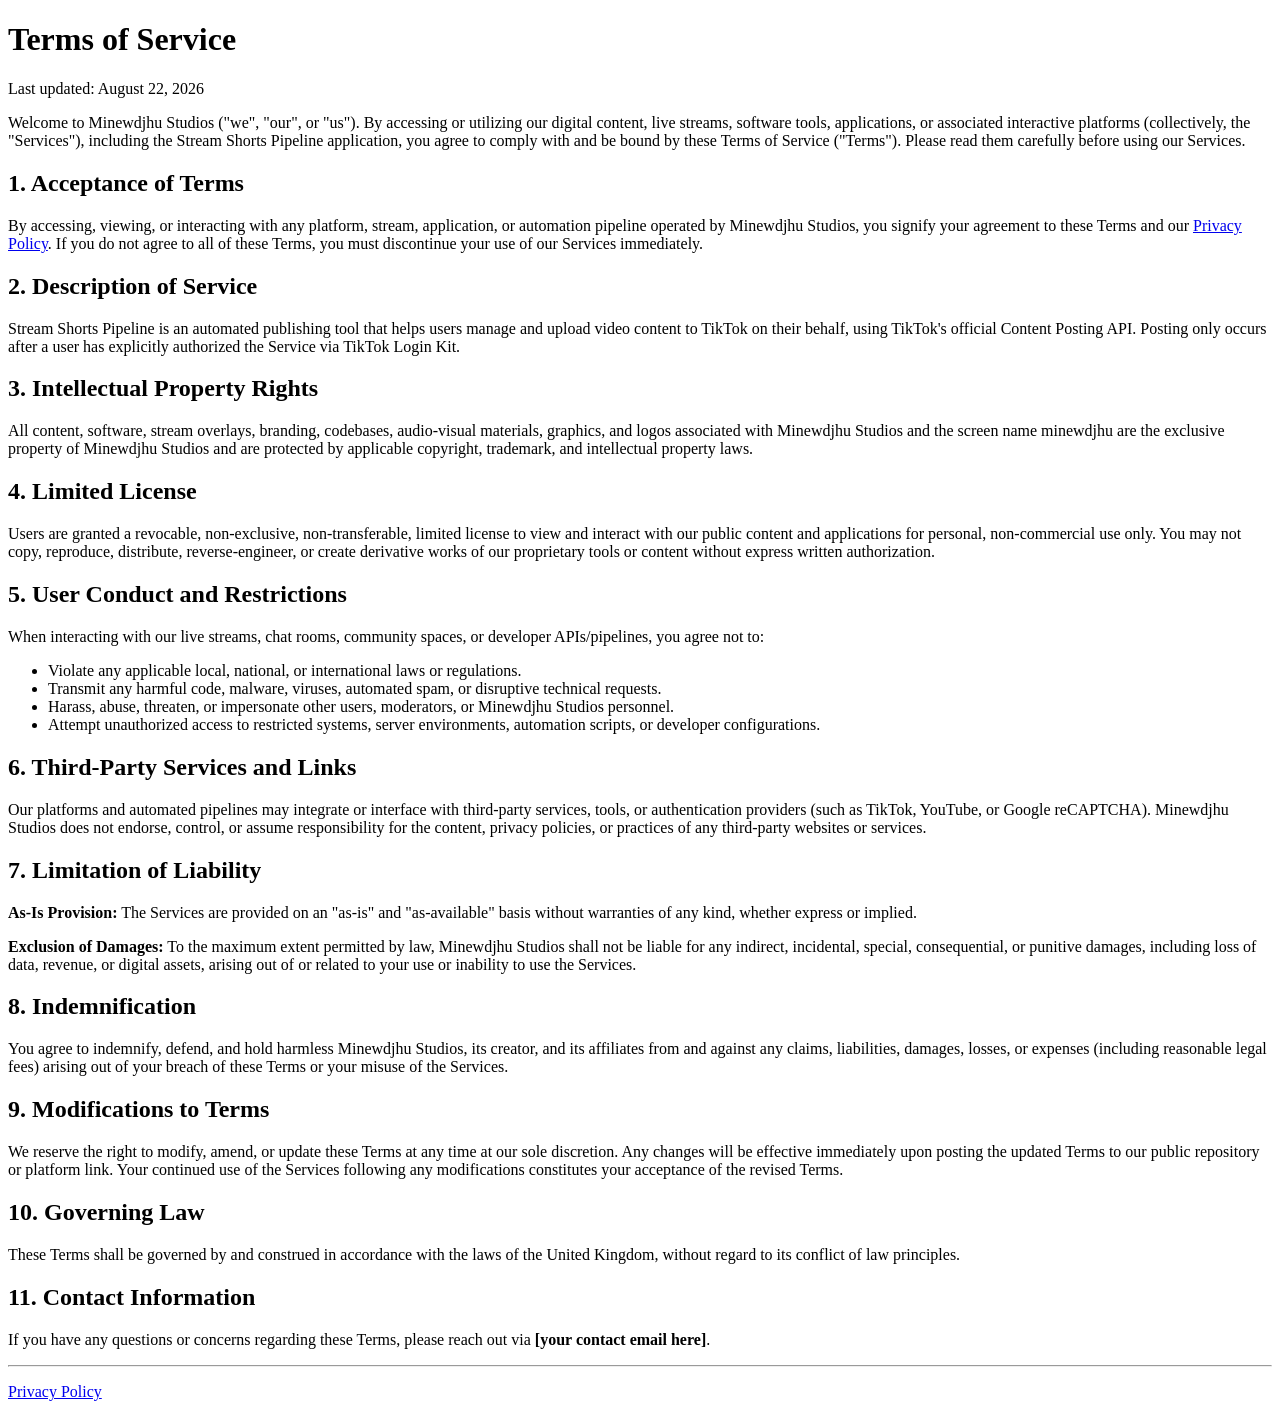
==== terms.html @ 2d5c3291 "Add files via upload" ====
<!DOCTYPE html>
<html lang="en">
<head>
<meta charset="UTF-8">
<title>Terms of Service - Minewdjhu Studios</title>
</head>
<body>

<h1>Terms of Service</h1>
<p>Last updated: August 22, 2026</p>

<p>Welcome to Minewdjhu Studios ("we", "our", or "us"). By accessing or
utilizing our digital content, live streams, software tools,
applications, or associated interactive platforms (collectively, the
"Services"), including the Stream Shorts Pipeline application, you agree
to comply with and be bound by these Terms of Service ("Terms"). Please
read them carefully before using our Services.</p>

<h2>1. Acceptance of Terms</h2>
<p>By accessing, viewing, or interacting with any platform, stream,
application, or automation pipeline operated by Minewdjhu Studios, you
signify your agreement to these Terms and our
<a href="/privacy-policy/">Privacy Policy</a>. If you do not agree to
all of these Terms, you must discontinue your use of our Services
immediately.</p>

<h2>2. Description of Service</h2>
<p>Stream Shorts Pipeline is an automated publishing tool that helps
users manage and upload video content to TikTok on their behalf, using
TikTok's official Content Posting API. Posting only occurs after a user
has explicitly authorized the Service via TikTok Login Kit.</p>

<h2>3. Intellectual Property Rights</h2>
<p>All content, software, stream overlays, branding, codebases,
audio-visual materials, graphics, and logos associated with Minewdjhu
Studios and the screen name minewdjhu are the exclusive property of
Minewdjhu Studios and are protected by applicable copyright, trademark,
and intellectual property laws.</p>

<h2>4. Limited License</h2>
<p>Users are granted a revocable, non-exclusive, non-transferable,
limited license to view and interact with our public content and
applications for personal, non-commercial use only. You may not copy,
reproduce, distribute, reverse-engineer, or create derivative works of
our proprietary tools or content without express written authorization.</p>

<h2>5. User Conduct and Restrictions</h2>
<p>When interacting with our live streams, chat rooms, community spaces,
or developer APIs/pipelines, you agree not to:</p>
<ul>
  <li>Violate any applicable local, national, or international laws or
  regulations.</li>
  <li>Transmit any harmful code, malware, viruses, automated spam, or
  disruptive technical requests.</li>
  <li>Harass, abuse, threaten, or impersonate other users, moderators,
  or Minewdjhu Studios personnel.</li>
  <li>Attempt unauthorized access to restricted systems, server
  environments, automation scripts, or developer configurations.</li>
</ul>

<h2>6. Third-Party Services and Links</h2>
<p>Our platforms and automated pipelines may integrate or interface with
third-party services, tools, or authentication providers (such as
TikTok, YouTube, or Google reCAPTCHA). Minewdjhu Studios does not
endorse, control, or assume responsibility for the content, privacy
policies, or practices of any third-party websites or services.</p>

<h2>7. Limitation of Liability</h2>
<p><strong>As-Is Provision:</strong> The Services are provided on an
"as-is" and "as-available" basis without warranties of any kind, whether
express or implied.</p>
<p><strong>Exclusion of Damages:</strong> To the maximum extent permitted
by law, Minewdjhu Studios shall not be liable for any indirect,
incidental, special, consequential, or punitive damages, including loss
of data, revenue, or digital assets, arising out of or related to your
use or inability to use the Services.</p>

<h2>8. Indemnification</h2>
<p>You agree to indemnify, defend, and hold harmless Minewdjhu Studios,
its creator, and its affiliates from and against any claims, liabilities,
damages, losses, or expenses (including reasonable legal fees) arising
out of your breach of these Terms or your misuse of the Services.</p>

<h2>9. Modifications to Terms</h2>
<p>We reserve the right to modify, amend, or update these Terms at any
time at our sole discretion. Any changes will be effective immediately
upon posting the updated Terms to our public repository or platform
link. Your continued use of the Services following any modifications
constitutes your acceptance of the revised Terms.</p>

<h2>10. Governing Law</h2>
<p>These Terms shall be governed by and construed in accordance with the
laws of the United Kingdom, without regard to its conflict of law
principles.</p>

<h2>11. Contact Information</h2>
<p>If you have any questions or concerns regarding these Terms, please
reach out via <strong>[your contact email here]</strong>.</p>

<hr>
<p><a href="/privacy-policy/">Privacy Policy</a></p>

</body>
</html>
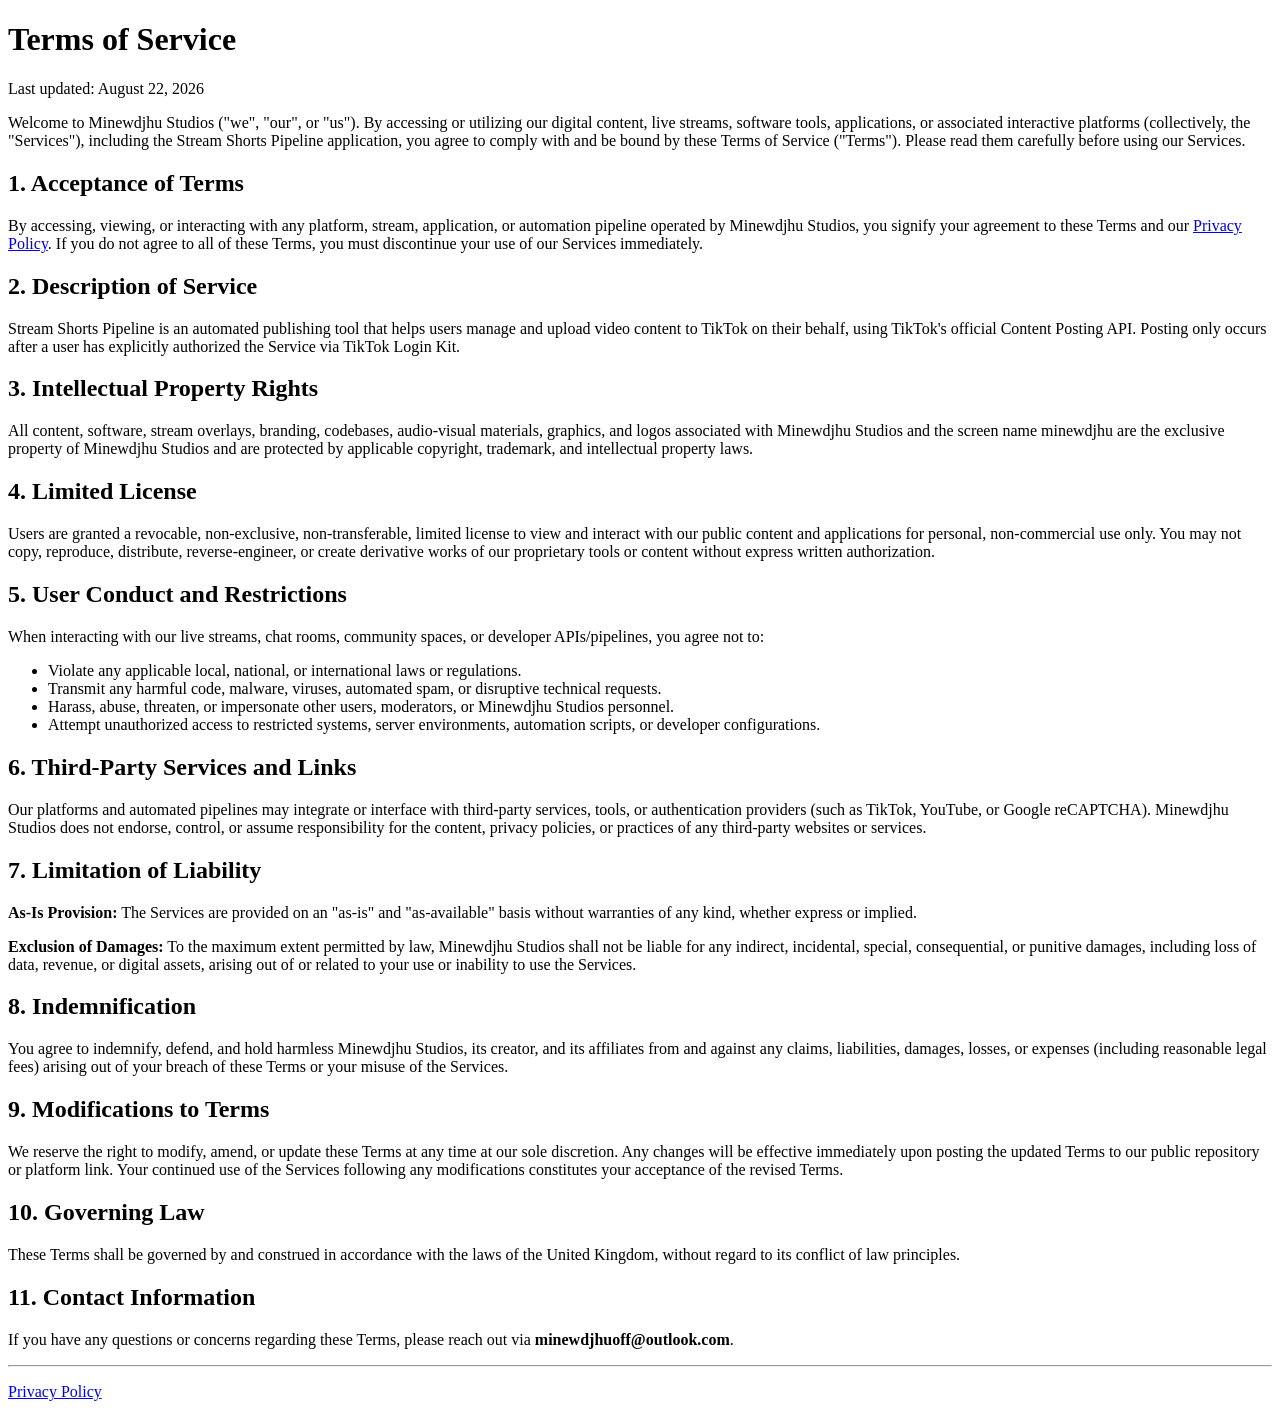
==== commit 61c8bf79: "Update terms.html" ====
--- a/terms.html
+++ b/terms.html
@@ -95,7 +95,7 @@
 
 <h2>11. Contact Information</h2>
 <p>If you have any questions or concerns regarding these Terms, please
-reach out via <strong>[your contact email here]</strong>.</p>
+reach out via <strong>minewdjhuoff@outlook.com</strong>.</p>
 
 <hr>
 <p><a href="/privacy-policy/">Privacy Policy</a></p>
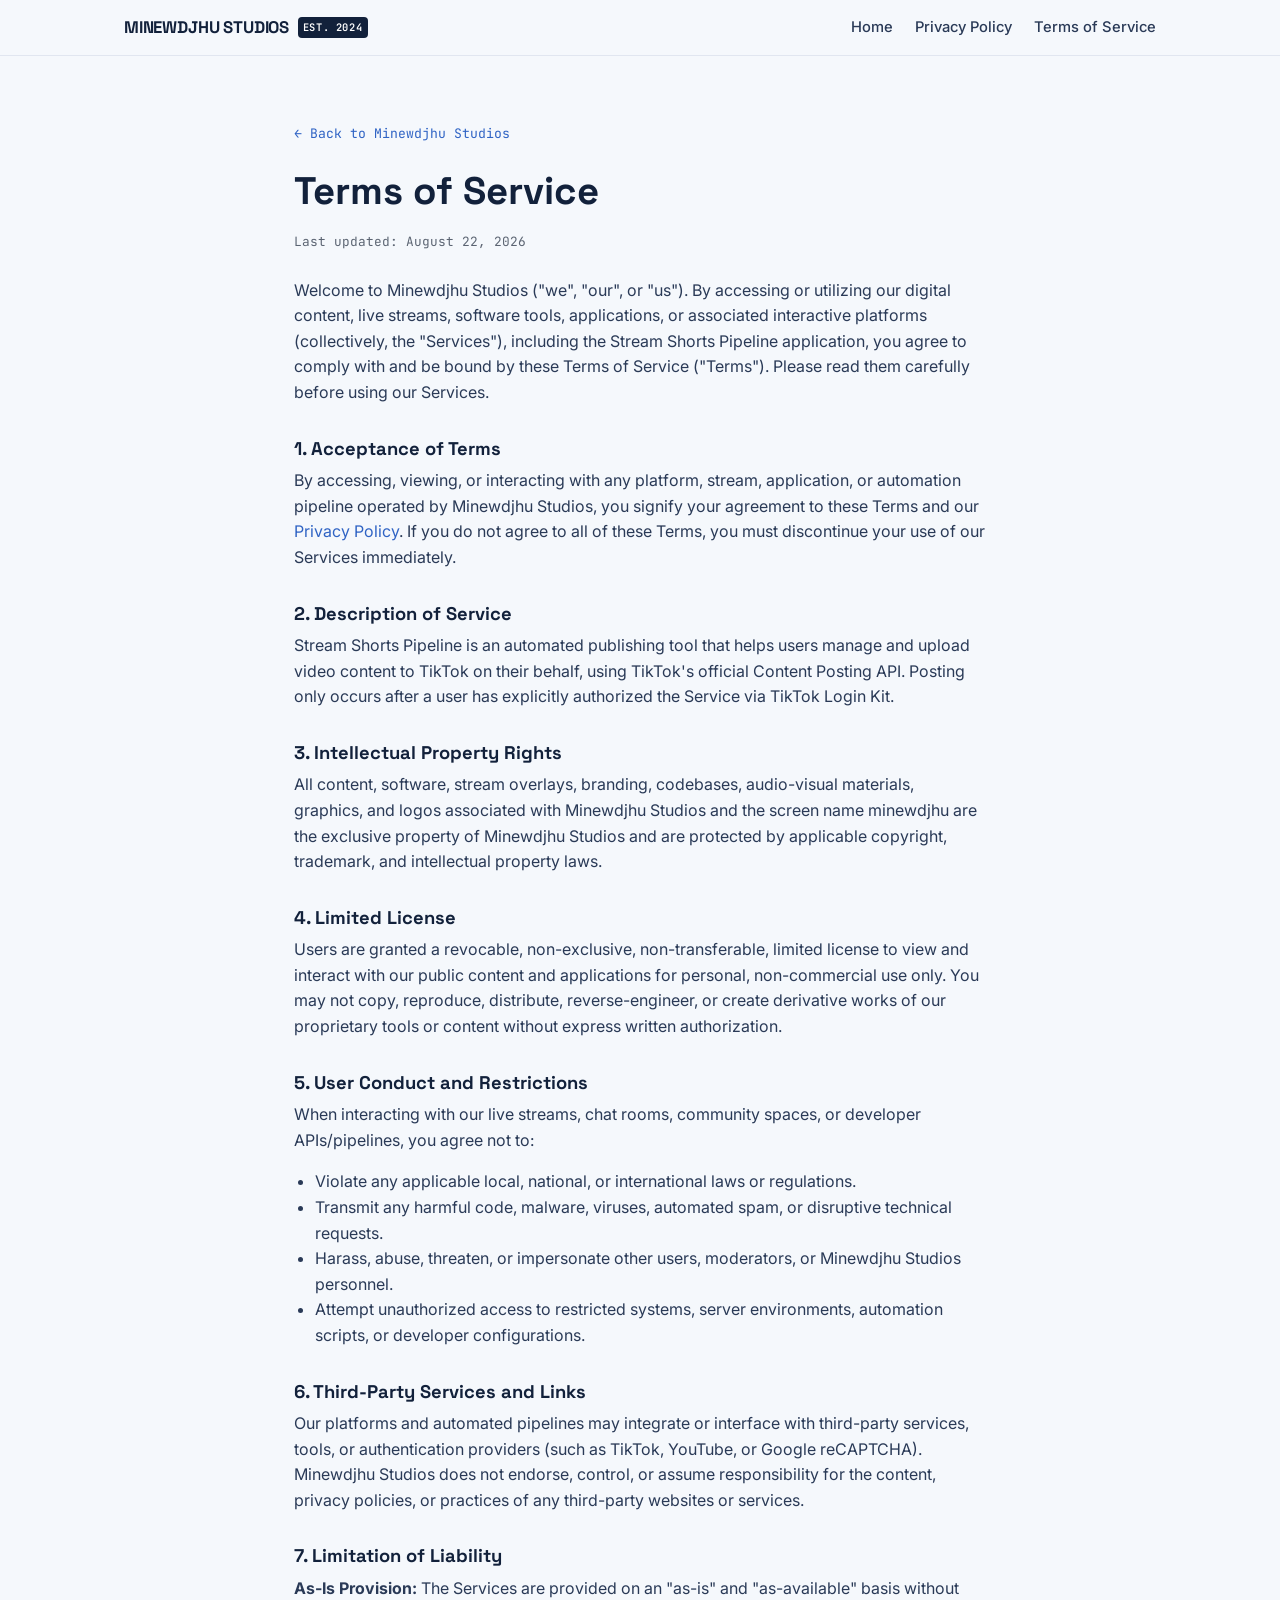
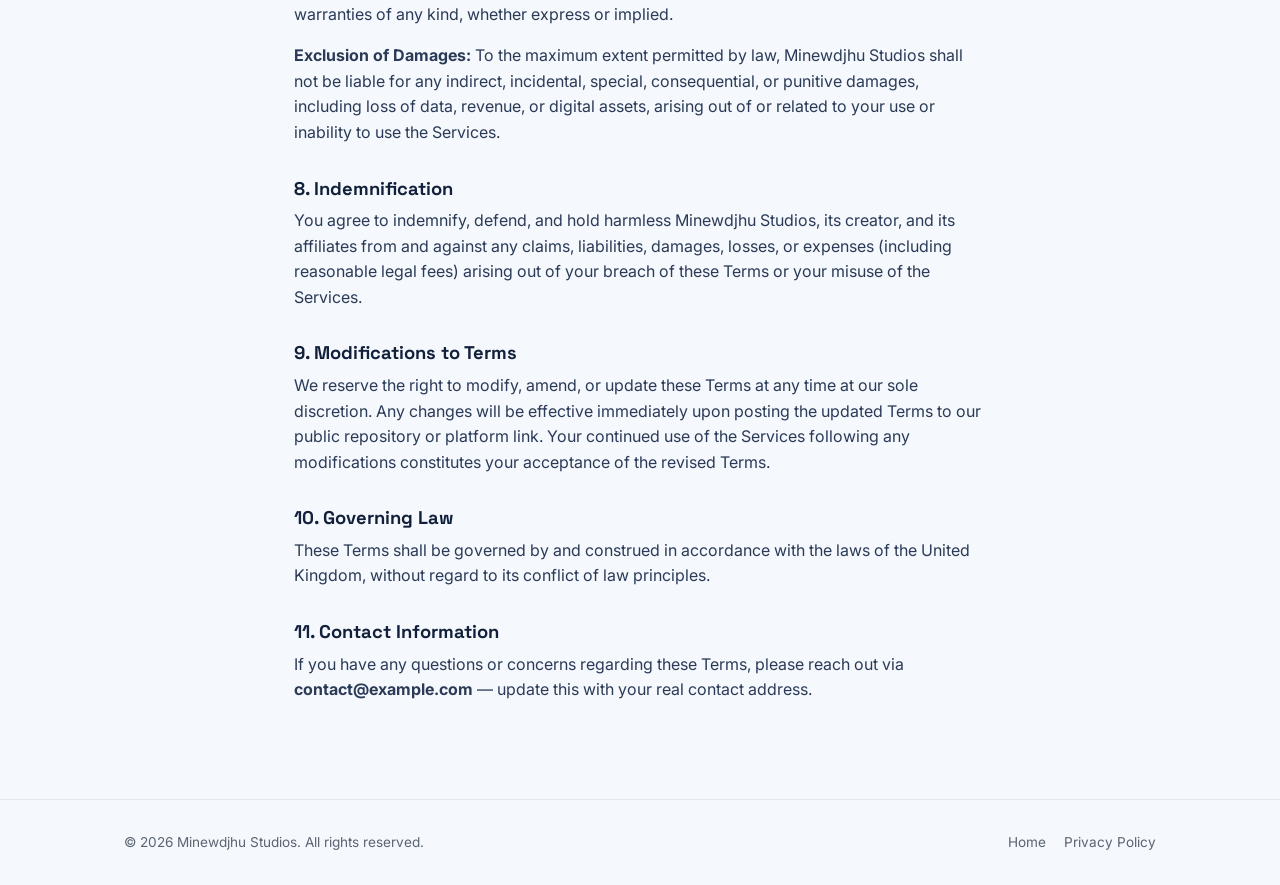
==== commit c12f5512: "Add files via upload" ====
--- a/terms.html
+++ b/terms.html
@@ -2,103 +2,134 @@
 <html lang="en">
 <head>
 <meta charset="UTF-8">
+<meta name="viewport" content="width=device-width, initial-scale=1">
 <title>Terms of Service - Minewdjhu Studios</title>
+
+<link rel="preconnect" href="https://fonts.googleapis.com">
+<link rel="preconnect" href="https://fonts.gstatic.com" crossorigin>
+<link href="https://fonts.googleapis.com/css2?family=Space+Grotesk:wght@500;600;700&family=Inter:wght@400;500;600&family=JetBrains+Mono:wght@500;600&display=swap" rel="stylesheet">
+<link rel="stylesheet" href="style.css">
 </head>
 <body>
 
-<h1>Terms of Service</h1>
-<p>Last updated: August 22, 2026</p>
+<nav class="site-nav">
+  <div class="wrap">
+    <a href="index.html" class="logo">
+      MINEWDJHU STUDIOS <span class="tag">EST. 2024</span>
+    </a>
+    <ul class="nav-links">
+      <li><a href="index.html">Home</a></li>
+      <li><a href="privacy.html">Privacy Policy</a></li>
+      <li><a href="terms.html">Terms of Service</a></li>
+    </ul>
+  </div>
+</nav>
 
-<p>Welcome to Minewdjhu Studios ("we", "our", or "us"). By accessing or
-utilizing our digital content, live streams, software tools,
-applications, or associated interactive platforms (collectively, the
-"Services"), including the Stream Shorts Pipeline application, you agree
-to comply with and be bound by these Terms of Service ("Terms"). Please
-read them carefully before using our Services.</p>
+<main class="legal">
+  <a href="index.html" class="back-link">&larr; Back to Minewdjhu Studios</a>
 
-<h2>1. Acceptance of Terms</h2>
-<p>By accessing, viewing, or interacting with any platform, stream,
-application, or automation pipeline operated by Minewdjhu Studios, you
-signify your agreement to these Terms and our
-<a href="/privacy-policy/">Privacy Policy</a>. If you do not agree to
-all of these Terms, you must discontinue your use of our Services
-immediately.</p>
+  <h1>Terms of Service</h1>
+  <span class="updated">Last updated: August 22, 2026</span>
 
-<h2>2. Description of Service</h2>
-<p>Stream Shorts Pipeline is an automated publishing tool that helps
-users manage and upload video content to TikTok on their behalf, using
-TikTok's official Content Posting API. Posting only occurs after a user
-has explicitly authorized the Service via TikTok Login Kit.</p>
+  <p>Welcome to Minewdjhu Studios ("we", "our", or "us"). By accessing or
+  utilizing our digital content, live streams, software tools,
+  applications, or associated interactive platforms (collectively, the
+  "Services"), including the Stream Shorts Pipeline application, you agree
+  to comply with and be bound by these Terms of Service ("Terms"). Please
+  read them carefully before using our Services.</p>
 
-<h2>3. Intellectual Property Rights</h2>
-<p>All content, software, stream overlays, branding, codebases,
-audio-visual materials, graphics, and logos associated with Minewdjhu
-Studios and the screen name minewdjhu are the exclusive property of
-Minewdjhu Studios and are protected by applicable copyright, trademark,
-and intellectual property laws.</p>
+  <h2>1. Acceptance of Terms</h2>
+  <p>By accessing, viewing, or interacting with any platform, stream,
+  application, or automation pipeline operated by Minewdjhu Studios, you
+  signify your agreement to these Terms and our
+  <a href="privacy.html">Privacy Policy</a>. If you do not agree to
+  all of these Terms, you must discontinue your use of our Services
+  immediately.</p>
 
-<h2>4. Limited License</h2>
-<p>Users are granted a revocable, non-exclusive, non-transferable,
-limited license to view and interact with our public content and
-applications for personal, non-commercial use only. You may not copy,
-reproduce, distribute, reverse-engineer, or create derivative works of
-our proprietary tools or content without express written authorization.</p>
+  <h2>2. Description of Service</h2>
+  <p>Stream Shorts Pipeline is an automated publishing tool that helps
+  users manage and upload video content to TikTok on their behalf, using
+  TikTok's official Content Posting API. Posting only occurs after a user
+  has explicitly authorized the Service via TikTok Login Kit.</p>
 
-<h2>5. User Conduct and Restrictions</h2>
-<p>When interacting with our live streams, chat rooms, community spaces,
-or developer APIs/pipelines, you agree not to:</p>
-<ul>
-  <li>Violate any applicable local, national, or international laws or
-  regulations.</li>
-  <li>Transmit any harmful code, malware, viruses, automated spam, or
-  disruptive technical requests.</li>
-  <li>Harass, abuse, threaten, or impersonate other users, moderators,
-  or Minewdjhu Studios personnel.</li>
-  <li>Attempt unauthorized access to restricted systems, server
-  environments, automation scripts, or developer configurations.</li>
-</ul>
+  <h2>3. Intellectual Property Rights</h2>
+  <p>All content, software, stream overlays, branding, codebases,
+  audio-visual materials, graphics, and logos associated with Minewdjhu
+  Studios and the screen name minewdjhu are the exclusive property of
+  Minewdjhu Studios and are protected by applicable copyright, trademark,
+  and intellectual property laws.</p>
 
-<h2>6. Third-Party Services and Links</h2>
-<p>Our platforms and automated pipelines may integrate or interface with
-third-party services, tools, or authentication providers (such as
-TikTok, YouTube, or Google reCAPTCHA). Minewdjhu Studios does not
-endorse, control, or assume responsibility for the content, privacy
-policies, or practices of any third-party websites or services.</p>
+  <h2>4. Limited License</h2>
+  <p>Users are granted a revocable, non-exclusive, non-transferable,
+  limited license to view and interact with our public content and
+  applications for personal, non-commercial use only. You may not copy,
+  reproduce, distribute, reverse-engineer, or create derivative works of
+  our proprietary tools or content without express written authorization.</p>
 
-<h2>7. Limitation of Liability</h2>
-<p><strong>As-Is Provision:</strong> The Services are provided on an
-"as-is" and "as-available" basis without warranties of any kind, whether
-express or implied.</p>
-<p><strong>Exclusion of Damages:</strong> To the maximum extent permitted
-by law, Minewdjhu Studios shall not be liable for any indirect,
-incidental, special, consequential, or punitive damages, including loss
-of data, revenue, or digital assets, arising out of or related to your
-use or inability to use the Services.</p>
+  <h2>5. User Conduct and Restrictions</h2>
+  <p>When interacting with our live streams, chat rooms, community spaces,
+  or developer APIs/pipelines, you agree not to:</p>
+  <ul>
+    <li>Violate any applicable local, national, or international laws or
+    regulations.</li>
+    <li>Transmit any harmful code, malware, viruses, automated spam, or
+    disruptive technical requests.</li>
+    <li>Harass, abuse, threaten, or impersonate other users, moderators,
+    or Minewdjhu Studios personnel.</li>
+    <li>Attempt unauthorized access to restricted systems, server
+    environments, automation scripts, or developer configurations.</li>
+  </ul>
 
-<h2>8. Indemnification</h2>
-<p>You agree to indemnify, defend, and hold harmless Minewdjhu Studios,
-its creator, and its affiliates from and against any claims, liabilities,
-damages, losses, or expenses (including reasonable legal fees) arising
-out of your breach of these Terms or your misuse of the Services.</p>
+  <h2>6. Third-Party Services and Links</h2>
+  <p>Our platforms and automated pipelines may integrate or interface with
+  third-party services, tools, or authentication providers (such as
+  TikTok, YouTube, or Google reCAPTCHA). Minewdjhu Studios does not
+  endorse, control, or assume responsibility for the content, privacy
+  policies, or practices of any third-party websites or services.</p>
 
-<h2>9. Modifications to Terms</h2>
-<p>We reserve the right to modify, amend, or update these Terms at any
-time at our sole discretion. Any changes will be effective immediately
-upon posting the updated Terms to our public repository or platform
-link. Your continued use of the Services following any modifications
-constitutes your acceptance of the revised Terms.</p>
+  <h2>7. Limitation of Liability</h2>
+  <p><strong>As-Is Provision:</strong> The Services are provided on an
+  "as-is" and "as-available" basis without warranties of any kind, whether
+  express or implied.</p>
+  <p><strong>Exclusion of Damages:</strong> To the maximum extent permitted
+  by law, Minewdjhu Studios shall not be liable for any indirect,
+  incidental, special, consequential, or punitive damages, including loss
+  of data, revenue, or digital assets, arising out of or related to your
+  use or inability to use the Services.</p>
 
-<h2>10. Governing Law</h2>
-<p>These Terms shall be governed by and construed in accordance with the
-laws of the United Kingdom, without regard to its conflict of law
-principles.</p>
+  <h2>8. Indemnification</h2>
+  <p>You agree to indemnify, defend, and hold harmless Minewdjhu Studios,
+  its creator, and its affiliates from and against any claims, liabilities,
+  damages, losses, or expenses (including reasonable legal fees) arising
+  out of your breach of these Terms or your misuse of the Services.</p>
 
-<h2>11. Contact Information</h2>
-<p>If you have any questions or concerns regarding these Terms, please
-reach out via <strong>minewdjhuoff@outlook.com</strong>.</p>
+  <h2>9. Modifications to Terms</h2>
+  <p>We reserve the right to modify, amend, or update these Terms at any
+  time at our sole discretion. Any changes will be effective immediately
+  upon posting the updated Terms to our public repository or platform
+  link. Your continued use of the Services following any modifications
+  constitutes your acceptance of the revised Terms.</p>
 
-<hr>
-<p><a href="/privacy-policy/">Privacy Policy</a></p>
+  <h2>10. Governing Law</h2>
+  <p>These Terms shall be governed by and construed in accordance with the
+  laws of the United Kingdom, without regard to its conflict of law
+  principles.</p>
+
+  <h2>11. Contact Information</h2>
+  <p>If you have any questions or concerns regarding these Terms, please
+  reach out via <strong>contact@example.com</strong> &mdash; update this
+  with your real contact address.</p>
+</main>
+
+<footer>
+  <div class="wrap footer-row">
+    <span>&copy; 2026 Minewdjhu Studios. All rights reserved.</span>
+    <ul class="footer-links">
+      <li><a href="index.html">Home</a></li>
+      <li><a href="privacy.html">Privacy Policy</a></li>
+    </ul>
+  </div>
+</footer>
 
 </body>
 </html>
--- a/style.css
+++ b/style.css
@@ -0,0 +1,331 @@
+/* ============================================================
+   MINEWDJHU STUDIOS — shared site styles
+   Motif: departures-board / boarding-pass, echoing the BingBong
+   Airlines branding already used across the channel's content.
+   ============================================================ */
+
+:root{
+  --ink:        #12213B;
+  --ink-soft:   #2A3A57;
+  --brand:      #2F63C4;
+  --brand-deep: #1F4693;
+  --paper:      #F5F8FC;
+  --card:       #FFFFFF;
+  --gold:       #F2B705;
+  --green:      #4F9A6E;
+  --slate:      #5B6472;
+  --line:       #E1E6F0;
+
+  --display: 'Space Grotesk', sans-serif;
+  --body:    'Inter', sans-serif;
+  --mono:    'JetBrains Mono', monospace;
+
+  --container: 1080px;
+}
+
+*{ box-sizing: border-box; }
+html{ scroll-behavior: smooth; }
+
+body{
+  margin: 0;
+  font-family: var(--body);
+  color: var(--ink);
+  background: var(--paper);
+  line-height: 1.6;
+  -webkit-font-smoothing: antialiased;
+}
+
+h1,h2,h3{
+  font-family: var(--display);
+  line-height: 1.1;
+  margin: 0 0 .5em;
+  color: var(--ink);
+}
+
+p{ margin: 0 0 1em; color: var(--ink-soft); }
+a{ color: var(--brand); text-decoration: none; }
+a:hover{ text-decoration: underline; }
+a:focus-visible, button:focus-visible{
+  outline: 2px solid var(--brand);
+  outline-offset: 3px;
+}
+
+.wrap{
+  max-width: var(--container);
+  margin: 0 auto;
+  padding: 0 24px;
+}
+
+.eyebrow{
+  font-family: var(--mono);
+  font-size: .75rem;
+  font-weight: 600;
+  letter-spacing: .12em;
+  text-transform: uppercase;
+  color: var(--brand-deep);
+  display: inline-flex;
+  align-items: center;
+  gap: .5em;
+}
+.eyebrow::before{
+  content: "";
+  width: 7px; height: 7px;
+  border-radius: 50%;
+  background: var(--gold);
+  display: inline-block;
+}
+
+/* ---------- Nav ---------- */
+.site-nav{
+  position: sticky; top: 0; z-index: 20;
+  background: rgba(245,248,252,.92);
+  backdrop-filter: blur(6px);
+  border-bottom: 1px solid var(--line);
+}
+.site-nav .wrap{
+  display: flex; align-items: center; justify-content: space-between;
+  padding-top: 14px; padding-bottom: 14px;
+  gap: 16px; flex-wrap: wrap;
+}
+.logo{
+  font-family: var(--display);
+  font-weight: 700;
+  font-size: 1.05rem;
+  color: var(--ink);
+  display: flex; align-items: center; gap: .5em;
+  letter-spacing: -.01em;
+}
+.logo .tag{
+  font-family: var(--mono);
+  font-size: .65rem;
+  font-weight: 600;
+  background: var(--ink);
+  color: #fff;
+  padding: .2em .5em;
+  border-radius: 4px;
+  letter-spacing: .06em;
+}
+.nav-links{
+  display: flex; gap: 22px; flex-wrap: wrap;
+  font-size: .92rem; font-weight: 500;
+  list-style: none; margin: 0; padding: 0;
+}
+.nav-links a{ color: var(--ink-soft); }
+.nav-links a:hover{ color: var(--brand); }
+
+/* ---------- Buttons ---------- */
+.btn{
+  display: inline-flex; align-items: center; gap: .5em;
+  font-family: var(--body); font-weight: 600; font-size: .95rem;
+  padding: .8em 1.4em;
+  border-radius: 8px;
+  border: 1px solid transparent;
+  cursor: pointer;
+  transition: transform .15s ease, background .15s ease, border-color .15s ease;
+  text-decoration: none;
+}
+.btn:hover{ text-decoration: none; transform: translateY(-1px); }
+.btn-primary{ background: var(--brand); color: #fff; }
+.btn-primary:hover{ background: var(--brand-deep); }
+.btn-ghost{ background: transparent; border-color: var(--line); color: var(--ink); }
+.btn-ghost:hover{ border-color: var(--brand); color: var(--brand); }
+
+/* ---------- Hero ---------- */
+.hero{ padding: 72px 0 56px; }
+.hero-grid{
+  display: grid; grid-template-columns: 1.1fr .9fr; gap: 48px;
+  align-items: center;
+}
+.hero h1{
+  font-size: clamp(2rem, 4vw, 3.1rem);
+  margin-top: .4em;
+  letter-spacing: -.01em;
+}
+.hero p.lead{ font-size: 1.1rem; max-width: 44ch; }
+.hero-ctas{ display: flex; gap: 12px; flex-wrap: wrap; margin-top: 1.6em; }
+
+@keyframes riseIn{
+  from{ opacity: 0; transform: translateY(10px); }
+  to{ opacity: 1; transform: translateY(0); }
+}
+.hero .eyebrow, .hero h1, .hero p.lead, .hero-ctas{
+  animation: riseIn .5s ease both;
+}
+.hero h1{ animation-delay: .05s; }
+.hero p.lead{ animation-delay: .1s; }
+.hero-ctas{ animation-delay: .15s; }
+
+/* ---------- Photo placeholders ---------- */
+.photo-slot{
+  border: 1.5px dashed #B9C3D6;
+  border-radius: 12px;
+  background:
+    repeating-linear-gradient(135deg, #EBF0F9 0 10px, #F5F8FC 10px 20px);
+  color: var(--slate);
+  display: flex; flex-direction: column; align-items: center; justify-content: center;
+  text-align: center; gap: 6px;
+  padding: 20px;
+  font-family: var(--mono); font-size: .78rem;
+}
+.photo-slot strong{
+  font-family: var(--body); font-weight: 700; font-size: .85rem;
+  color: var(--ink-soft); letter-spacing: normal;
+}
+.photo-slot.hero-photo{ aspect-ratio: 4 / 3; border-radius: 16px; }
+.photo-slot.card-photo{ aspect-ratio: 16 / 10; border-radius: 10px; margin-bottom: 1em; }
+.photo-slot.avatar{
+  width: 96px; height: 96px; border-radius: 50%;
+  margin: 0 auto 14px; padding: 8px; font-size: .6rem;
+}
+
+/* ---------- Sections ---------- */
+.section{ padding: 64px 0; }
+.section-head{ max-width: 60ch; margin-bottom: 40px; }
+.section-head h2{ font-size: clamp(1.6rem, 3vw, 2.2rem); margin-top: .35em; }
+
+.section.alt{ background: var(--card); border-top: 1px solid var(--line); border-bottom: 1px solid var(--line); }
+
+/* ---------- Feature cards (What We Do) ---------- */
+.feature-grid{
+  display: grid; grid-template-columns: 1fr 1fr; gap: 28px;
+}
+.feature-card{
+  background: var(--card);
+  border: 1px solid var(--line);
+  border-radius: 14px;
+  padding: 28px;
+}
+.feature-card .tag{
+  font-family: var(--mono); font-size: .7rem; font-weight: 600;
+  color: var(--brand-deep); letter-spacing: .08em; text-transform: uppercase;
+  display: inline-block; margin-bottom: .8em;
+}
+.feature-card h3{ font-size: 1.3rem; }
+.feature-card ul{ margin: 1em 0 0; padding-left: 1.1em; color: var(--ink-soft); }
+.feature-card li{ margin-bottom: .4em; }
+
+/* ---------- Boarding pass / team cards ---------- */
+.team-grid{
+  display: grid; grid-template-columns: repeat(4, 1fr); gap: 22px;
+}
+.pass{
+  position: relative;
+  background: var(--card);
+  border: 1px solid var(--line);
+  border-radius: 12px;
+  padding: 26px 20px 22px;
+  text-align: center;
+  overflow: hidden;
+}
+.pass::before, .pass::after{
+  content: "";
+  position: absolute;
+  width: 18px; height: 18px;
+  background: var(--paper);
+  border: 1px solid var(--line);
+  border-radius: 50%;
+  top: 50%; transform: translateY(-50%);
+}
+.pass::before{ left: -10px; }
+.pass::after{ right: -10px; }
+.pass .code{
+  font-family: var(--mono); font-size: .68rem; font-weight: 600;
+  color: var(--gold); background: var(--ink);
+  display: inline-block; padding: .3em .7em; border-radius: 4px;
+  letter-spacing: .08em; margin-bottom: 16px;
+}
+.pass h3{ font-size: 1.05rem; margin-bottom: .15em; }
+.pass .role{
+  font-family: var(--mono); font-size: .72rem; color: var(--brand-deep);
+  text-transform: uppercase; letter-spacing: .06em; margin-bottom: .8em; display: block;
+}
+.pass p{ font-size: .88rem; margin: 0; }
+.pass .divider{
+  border-top: 1.5px dashed var(--line);
+  margin: 18px -20px 16px;
+}
+
+/* ---------- Documents strip ---------- */
+.docs{
+  background: var(--ink);
+  border-radius: 16px;
+  padding: 8px 8px;
+}
+.docs-row{
+  display: flex; align-items: center; justify-content: space-between;
+  padding: 18px 22px;
+  border-radius: 10px;
+  color: #EAF0FF;
+  text-decoration: none;
+  transition: background .15s ease;
+}
+.docs-row:hover{ background: rgba(255,255,255,.06); text-decoration: none; }
+.docs-row + .docs-row{ border-top: 1px dashed rgba(255,255,255,.14); }
+.docs-left{ display: flex; align-items: center; gap: 14px; }
+.docs-left .doc-name{ font-weight: 600; font-size: 1.02rem; }
+.docs-left .doc-desc{ font-family: var(--mono); font-size: .72rem; color: #9FB2DE; }
+.status{
+  font-family: var(--mono); font-size: .68rem; font-weight: 600;
+  letter-spacing: .08em; color: var(--ink);
+  background: var(--gold);
+  padding: .35em .7em; border-radius: 4px;
+}
+.docs-arrow{ color: #9FB2DE; font-family: var(--mono); margin-left: 14px; }
+
+/* ---------- Contact / Footer ---------- */
+.contact-grid{
+  display: grid; grid-template-columns: 1fr 1fr; gap: 40px; align-items: start;
+}
+.contact-list{ list-style: none; margin: 1em 0 0; padding: 0; }
+.contact-list li{ margin-bottom: .6em; font-family: var(--mono); font-size: .92rem; }
+.contact-list a{ color: var(--ink); font-weight: 600; }
+
+footer{
+  border-top: 1px solid var(--line);
+  padding: 32px 0;
+  font-size: .85rem;
+  color: var(--slate);
+}
+.footer-row{
+  display: flex; justify-content: space-between; align-items: center;
+  flex-wrap: wrap; gap: 12px;
+}
+.footer-links{ display: flex; gap: 18px; list-style: none; margin: 0; padding: 0; }
+.footer-links a{ color: var(--slate); }
+.footer-links a:hover{ color: var(--brand); }
+
+/* ---------- Legal pages ---------- */
+.legal{
+  max-width: 74ch; margin: 0 auto; padding: 64px 24px 80px;
+}
+.legal h1{ font-size: clamp(1.8rem, 3.5vw, 2.4rem); }
+.legal .updated{
+  font-family: var(--mono); font-size: .8rem; color: var(--slate);
+  margin-bottom: 2em; display: block;
+}
+.legal h2{ font-size: 1.15rem; margin-top: 1.8em; }
+.legal p, .legal li{ color: var(--ink-soft); }
+.legal ul{ padding-left: 1.3em; }
+.legal .back-link{
+  display: inline-block; margin-bottom: 2em;
+  font-family: var(--mono); font-size: .82rem;
+}
+
+/* ---------- Responsive ---------- */
+@media (max-width: 860px){
+  .hero-grid{ grid-template-columns: 1fr; }
+  .hero-photo{ order: -1; }
+  .feature-grid{ grid-template-columns: 1fr; }
+  .team-grid{ grid-template-columns: 1fr 1fr; }
+  .contact-grid{ grid-template-columns: 1fr; }
+}
+@media (max-width: 520px){
+  .team-grid{ grid-template-columns: 1fr; }
+  .docs-row{ flex-direction: column; align-items: flex-start; gap: 10px; }
+}
+
+@media (prefers-reduced-motion: reduce){
+  html{ scroll-behavior: auto; }
+  .hero .eyebrow, .hero h1, .hero p.lead, .hero-ctas{ animation: none; }
+  .btn:hover{ transform: none; }
+}
